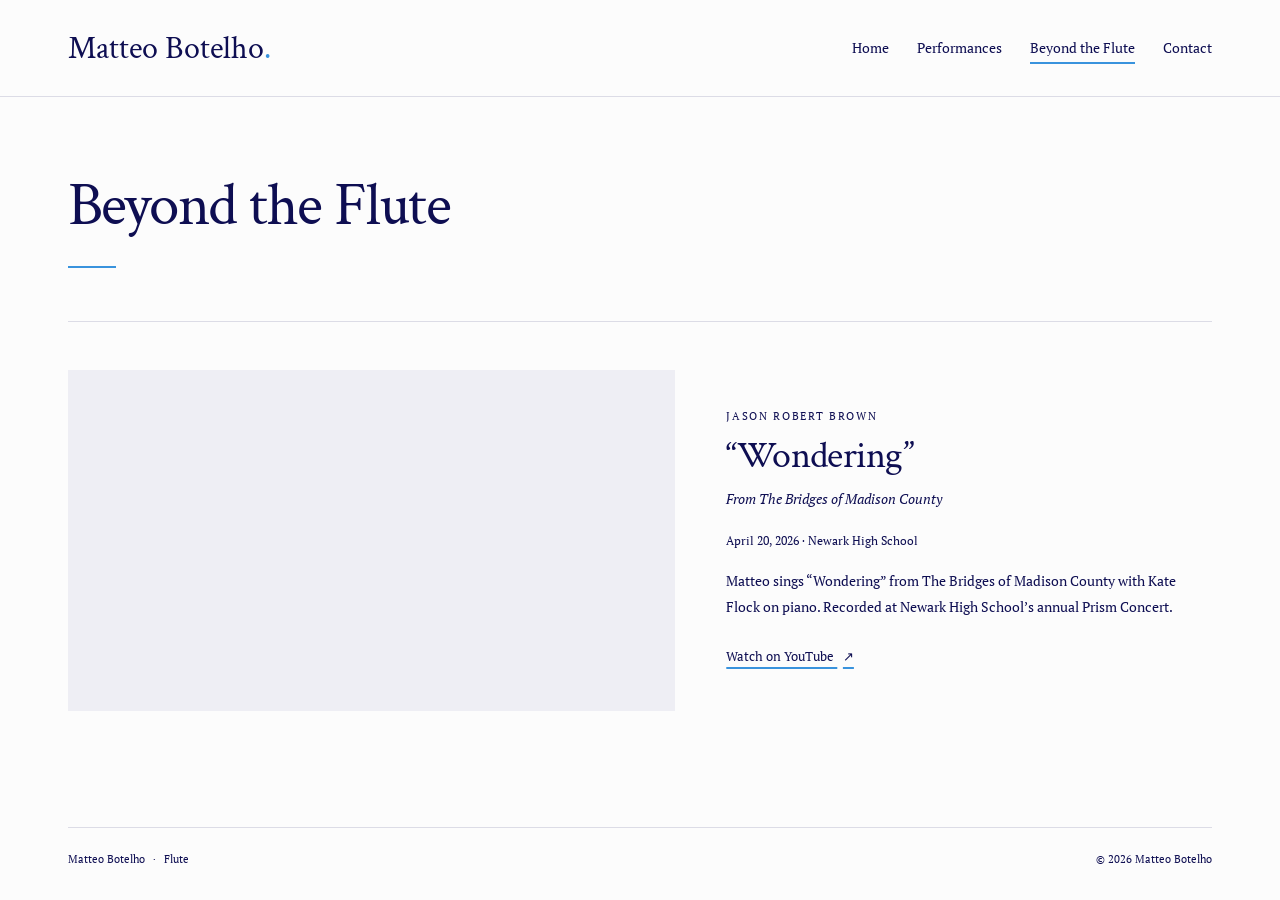
==== docs/beyond-the-flute.html @ 01643d86 "Add Beyond the Flute vocal performance page" ====
<!doctype html>
<html lang="en">
  <head>
    <meta charset="utf-8">
    <meta name="viewport" content="width=device-width, initial-scale=1">
    <title>Beyond the Flute | Matteo Botelho</title>
    <meta name="description" content="Theater and vocal performances by Matteo Botelho, featuring Wondering from The Bridges of Madison County.">
    <meta name="theme-color" content="#0E0E52">
    <meta property="og:type" content="website">
    <meta property="og:title" content="Beyond the Flute | Matteo Botelho">
    <meta property="og:description" content="Theater and vocal performances by Matteo Botelho.">
    <meta property="og:url" content="https://matteobotelho.com/beyond-the-flute.html">
    <link rel="canonical" href="https://matteobotelho.com/beyond-the-flute.html">
    <link rel="preload" href="assets/fonts/CrimsonText-Regular.ttf" as="font" type="font/ttf" crossorigin>
    <link rel="preload" href="assets/fonts/PTSerif-Regular.ttf" as="font" type="font/ttf" crossorigin>
    <link rel="stylesheet" href="styles.css">
    <script src="script.js" defer></script>
  </head>
  <body class="beyond-page">
    <a class="skip-link" href="#beyond-the-flute">Skip to theater and vocal performances</a>

    <header class="site-header">
      <div class="header-inner">
        <a class="wordmark" href="index.html" aria-label="Matteo Botelho, home">Matteo Botelho<span class="wordmark-dot" aria-hidden="true">.</span></a>
        <nav aria-label="Main navigation">
          <a class="nav-link" href="index.html">Home</a>
          <a class="nav-link" href="performances.html">Performances</a>
          <a class="nav-link" href="beyond-the-flute.html" aria-current="page">Beyond the Flute</a>
          <a class="nav-link" href="contact.html">Contact</a>
        </nav>
      </div>
    </header>

    <main id="beyond-the-flute" class="performances" tabindex="-1" aria-labelledby="page-title">
      <div class="performances-intro">
        <h1 id="page-title">Beyond the Flute</h1>
        <div class="title-rule" aria-hidden="true"></div>
      </div>

      <article class="performance" aria-labelledby="wondering-title">
        <div class="performance-media">
          <iframe src="https://www.youtube-nocookie.com/embed/06h9tx6xe78" title="Matteo Botelho sings Wondering from The Bridges of Madison County with Kate Flock on piano" width="560" height="315" allow="accelerometer; clipboard-write; encrypted-media; gyroscope; picture-in-picture; web-share" referrerpolicy="strict-origin-when-cross-origin" allowfullscreen></iframe>
        </div>
        <div class="performance-content">
          <p class="eyebrow">Jason Robert Brown</p>
          <h2 id="wondering-title">“Wondering”</h2>
          <p class="movement">From <cite>The Bridges of Madison County</cite></p>
          <p class="performance-meta"><time datetime="2026-04-20">April 20, 2026</time> · Newark High School</p>
          <p class="performance-description">Matteo sings “Wondering” from The Bridges of Madison County with Kate Flock on piano. Recorded at Newark High School’s annual Prism Concert.</p>
          <a class="video-link" href="https://youtu.be/06h9tx6xe78" aria-label="Watch on YouTube: Matteo Botelho sings Wondering">Watch on YouTube <span aria-hidden="true">↗</span></a>
        </div>
      </article>
    </main>

    <footer class="site-footer">
      <p>Matteo Botelho <span aria-hidden="true">·</span> Flute</p>
      <p>© <span id="year">2026</span> Matteo Botelho</p>
    </footer>
  </body>
</html>
---- docs/styles.css ----
@font-face {
  font-family: "Crimson Text";
  src: url("assets/fonts/CrimsonText-Regular.ttf") format("truetype");
  font-style: normal;
  font-weight: 400;
  font-display: swap;
}

@font-face {
  font-family: "Crimson Text";
  src: url("assets/fonts/CrimsonText-SemiBold.ttf") format("truetype");
  font-style: normal;
  font-weight: 600;
  font-display: swap;
}

@font-face {
  font-family: "PT Serif";
  src: url("assets/fonts/PTSerif-Regular.ttf") format("truetype");
  font-style: normal;
  font-weight: 400;
  font-display: swap;
}

@font-face {
  font-family: "PT Serif";
  src: url("assets/fonts/PTSerif-Italic.ttf") format("truetype");
  font-style: italic;
  font-weight: 400;
  font-display: swap;
}

:root {
  color-scheme: light;
  --navy: #0e0e52;
  --blue: #3993dd;
  --paper: #fcfcfc;
  --line: #dcdce6;
  --heading-font: "Crimson Text", Georgia, serif;
  --body-font: "PT Serif", Georgia, serif;
}

* {
  box-sizing: border-box;
}

html {
  background: var(--paper);
  scroll-padding-top: 2rem;
}

body {
  margin: 0;
  color: var(--navy);
  background: var(--paper);
  font-family: var(--body-font);
  -webkit-font-smoothing: antialiased;
}

a {
  color: inherit;
}

a:focus-visible {
  outline: 2px solid var(--navy);
  outline-offset: 6px;
}

.skip-link {
  position: absolute;
  top: 1rem;
  left: 1rem;
  z-index: 2;
  padding: 0.75rem 1rem;
  background: var(--navy);
  color: var(--paper);
  transform: translateY(-200%);
}

.skip-link:focus {
  transform: translateY(0);
}

.site-header {
  border-bottom: 1px solid var(--line);
}

.header-inner {
  display: flex;
  align-items: center;
  justify-content: space-between;
  gap: 1.5rem;
  max-width: 1240px;
  margin: 0 auto;
  padding: 1.65rem 3rem;
}

.wordmark {
  font-family: var(--heading-font);
  font-size: 2rem;
  line-height: 1.1;
  text-decoration: none;
}

.wordmark-dot {
  color: var(--blue);
}

.header-inner nav {
  display: flex;
  flex-wrap: wrap;
  gap: 0.5rem 1.75rem;
}

.nav-link {
  display: inline-block;
  white-space: nowrap;
  padding: 0.75rem 0;
  font-size: 0.875rem;
  line-height: 1.4;
  text-decoration-line: none;
  text-decoration-color: var(--blue);
  text-decoration-thickness: 2px;
  text-underline-offset: 0.55rem;
}

.nav-link[aria-current="page"],
.nav-link:hover {
  text-decoration-line: underline;
}

.nav-link:hover {
  text-decoration-color: var(--navy);
}

.about {
  display: grid;
  grid-template-columns: minmax(0, 0.95fr) minmax(0, 1fr);
  align-items: center;
  gap: clamp(2.5rem, 5vw, 5rem);
  max-width: 1240px;
  margin: 0 auto;
  padding: clamp(3rem, 6vw, 5.5rem) 3rem;
}

.portrait {
  margin: 0;
}

.portrait img {
  display: block;
  width: 100%;
  height: auto;
  aspect-ratio: 4 / 5;
  object-fit: cover;
  object-position: 50% 50%;
}

.about-content {
  min-width: 0;
}

.eyebrow {
  margin: 0 0 1rem;
  font-size: 0.7rem;
  line-height: 1.6;
  letter-spacing: 0.15em;
  text-transform: uppercase;
}

h1 {
  margin: 0;
  font-family: var(--heading-font);
  font-size: clamp(2.65rem, 4.8vw, 4.5rem);
  font-weight: 400;
  line-height: 1.05;
  letter-spacing: -0.025em;
}

.title-rule {
  width: 3rem;
  height: 2px;
  margin: 1.7rem 0 1.8rem;
  background: var(--blue);
}

.biography {
  font-size: 1rem;
  line-height: 1.85;
}

.biography p {
  margin: 0 0 1.15rem;
}

.biography p:last-child {
  margin-bottom: 0;
}

.performances {
  max-width: 1240px;
  margin: 0 auto;
  padding: clamp(3rem, 6vw, 5.5rem) 3rem 1.5rem;
}

.performances-intro {
  padding-bottom: 1.5rem;
}

.performance {
  display: grid;
  grid-template-columns: minmax(0, 1.25fr) minmax(0, 1fr);
  align-items: center;
  gap: clamp(2rem, 4vw, 3.5rem);
  border-top: 1px solid var(--line);
  padding: 3rem 0;
}

.performance-media {
  width: 100%;
  min-width: 0;
  aspect-ratio: 16 / 9;
  min-height: 200px;
  background: #eeeef4;
}

.performance-media iframe {
  display: block;
  width: 100%;
  height: 100%;
  border: 0;
}

.performance-content {
  min-width: 0;
}

.performance-content .eyebrow {
  margin-bottom: 0.65rem;
}

.performance h2 {
  margin: 0;
  font-family: var(--heading-font);
  font-size: clamp(2rem, 3vw, 2.65rem);
  font-weight: 400;
  line-height: 1.1;
  letter-spacing: -0.015em;
}

.movement {
  margin: 0.6rem 0 0;
  font-style: italic;
  font-size: 0.9rem;
  line-height: 1.6;
}

.performance-meta {
  margin: 1.25rem 0 0;
  font-size: 0.75rem;
  line-height: 1.8;
}

.performance-description {
  margin: 1rem 0 1.25rem;
  font-size: 0.9rem;
  line-height: 1.85;
}

.video-link {
  display: inline-block;
  padding: 0.4rem 0;
  font-size: 0.8rem;
  line-height: 1.6;
  text-decoration-color: var(--blue);
  text-decoration-thickness: 2px;
  text-underline-offset: 0.35rem;
}

.video-link:hover {
  text-decoration-color: var(--navy);
}

.video-link span {
  margin-left: 0.35rem;
}

.contact-page,
.beyond-page {
  display: flex;
  flex-direction: column;
  min-height: 100svh;
}

.beyond-page .performances {
  flex: 1;
  width: 100%;
}

.contact {
  flex: 1;
  width: 100%;
  max-width: 1240px;
  margin: 0 auto;
  padding: clamp(3rem, 6vw, 5.5rem) 3rem 5rem;
}

.contact-intro {
  margin-bottom: 3.5rem;
}

.contact-intro > p:last-child {
  margin: 0;
  font-size: 1rem;
  line-height: 1.85;
}

.contact-sections {
  display: grid;
  grid-template-columns: minmax(0, 1.3fr) minmax(0, 1fr);
  gap: clamp(3rem, 7vw, 6rem);
}

.contact-section {
  min-width: 0;
  border-top: 1px solid var(--line);
  padding-top: 1.5rem;
}

.contact-section h2 {
  margin: 0 0 1.5rem;
  font-family: var(--heading-font);
  font-size: 2rem;
  font-weight: 400;
  line-height: 1.2;
}

.contact-emails,
.contact-emails dd,
.contact-socials {
  margin: 0;
  padding: 0;
}

.contact-emails > div + div {
  margin-top: 1.75rem;
}

.contact-emails dt {
  margin-bottom: 0.4rem;
  font-size: 0.75rem;
  line-height: 1.6;
}

.contact-socials {
  list-style: none;
}

.contact-socials li + li {
  margin-top: 0.5rem;
}

.contact-link {
  display: flex;
  align-items: baseline;
  justify-content: space-between;
  gap: 1rem;
  padding: 0.6rem 0;
  font-size: clamp(1rem, 1.6vw, 1.2rem);
  line-height: 1.6;
  text-decoration-color: var(--blue);
  text-decoration-thickness: 1px;
  text-underline-offset: 0.3rem;
}

.contact-link > span:first-child {
  min-width: 0;
  overflow-wrap: anywhere;
}

.contact-link > span[aria-hidden] {
  flex-shrink: 0;
  color: var(--blue);
}

.contact-link:hover {
  text-decoration-color: var(--navy);
}

.contact-page .site-footer,
.beyond-page .site-footer {
  width: calc(100% - 6rem);
}

.site-footer {
  display: flex;
  justify-content: space-between;
  gap: 1rem;
  max-width: 1144px;
  margin: 0 auto;
  border-top: 1px solid var(--line);
  padding: 1.4rem 0 2rem;
  font-size: 0.7rem;
  line-height: 1.6;
}

.site-footer p {
  margin: 0;
}

.site-footer span[aria-hidden] {
  margin: 0 0.3rem;
}

@media (max-width: 1240px) {
  .site-footer {
    margin-right: 3rem;
    margin-left: 3rem;
  }
}

@media (max-width: 760px) {
  .header-inner {
    flex-wrap: wrap;
    padding: 1.2rem 1.5rem;
  }

  .wordmark {
    font-size: 1.6rem;
  }

  .about {
    grid-template-columns: 1fr;
    gap: 2.25rem;
    max-width: 580px;
    padding: 2rem 1.5rem 3rem;
  }

  .portrait img {
    aspect-ratio: 1 / 1;
  }

  h1 {
    font-size: clamp(2.65rem, 9vw, 3.4rem);
  }

  .title-rule {
    margin: 1.3rem 0 1.5rem;
  }

  .performances {
    max-width: 580px;
    padding: 2.5rem 1.5rem 0.5rem;
  }

  .performances-intro {
    padding-bottom: 0.75rem;
  }

  .performance {
    grid-template-columns: 1fr;
    gap: 1.5rem;
    padding: 2rem 0 2.5rem;
  }

  .contact {
    max-width: 580px;
    padding: 2.5rem 1.5rem 3.5rem;
  }

  .contact-intro {
    margin-bottom: 2.5rem;
  }

  .contact-sections {
    grid-template-columns: 1fr;
    gap: 2.5rem;
  }

  .contact-page .site-footer,
  .beyond-page .site-footer {
    width: calc(100% - 3rem);
  }

  .site-footer {
    margin-right: 1.5rem;
    margin-left: 1.5rem;
  }
}

@media (max-width: 600px) {
  .header-inner nav {
    display: grid;
    grid-template-columns: repeat(2, max-content);
    gap: 0 1.75rem;
    width: 100%;
  }
}

@media (max-width: 380px) {
  .header-inner {
    flex-wrap: wrap;
    gap: 0.5rem 1rem;
  }

  .nav-link {
    font-size: 0.8rem;
  }

  .site-footer {
    flex-direction: column;
    gap: 0.25rem;
  }
}
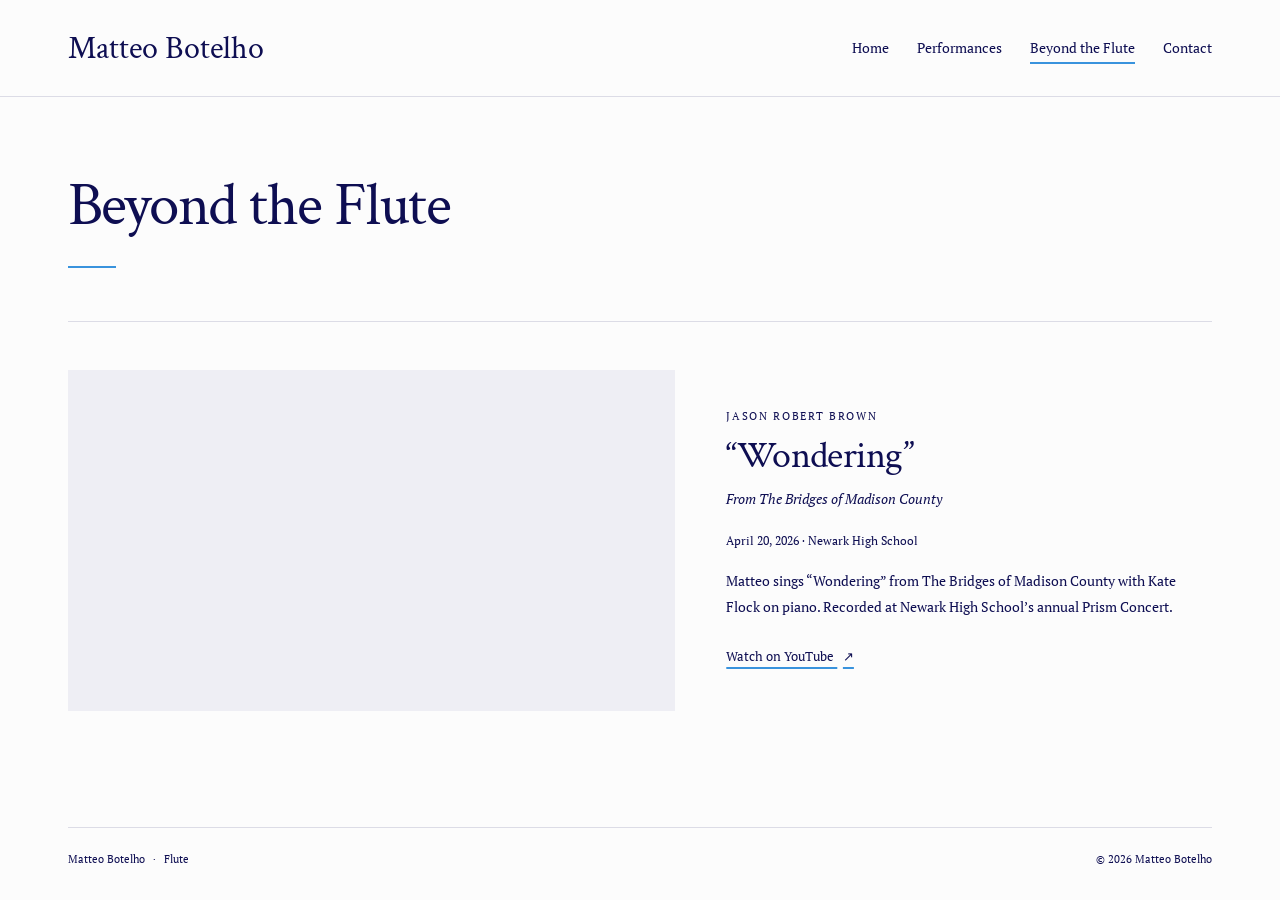
==== commit c08f6b00: "Remove decorative period from header name" ====
--- a/docs/beyond-the-flute.html
+++ b/docs/beyond-the-flute.html
@@ -21,7 +21,7 @@
 
     <header class="site-header">
       <div class="header-inner">
-        <a class="wordmark" href="index.html" aria-label="Matteo Botelho, home">Matteo Botelho<span class="wordmark-dot" aria-hidden="true">.</span></a>
+        <a class="wordmark" href="index.html" aria-label="Matteo Botelho, home">Matteo Botelho</a>
         <nav aria-label="Main navigation">
           <a class="nav-link" href="index.html">Home</a>
           <a class="nav-link" href="performances.html">Performances</a>
